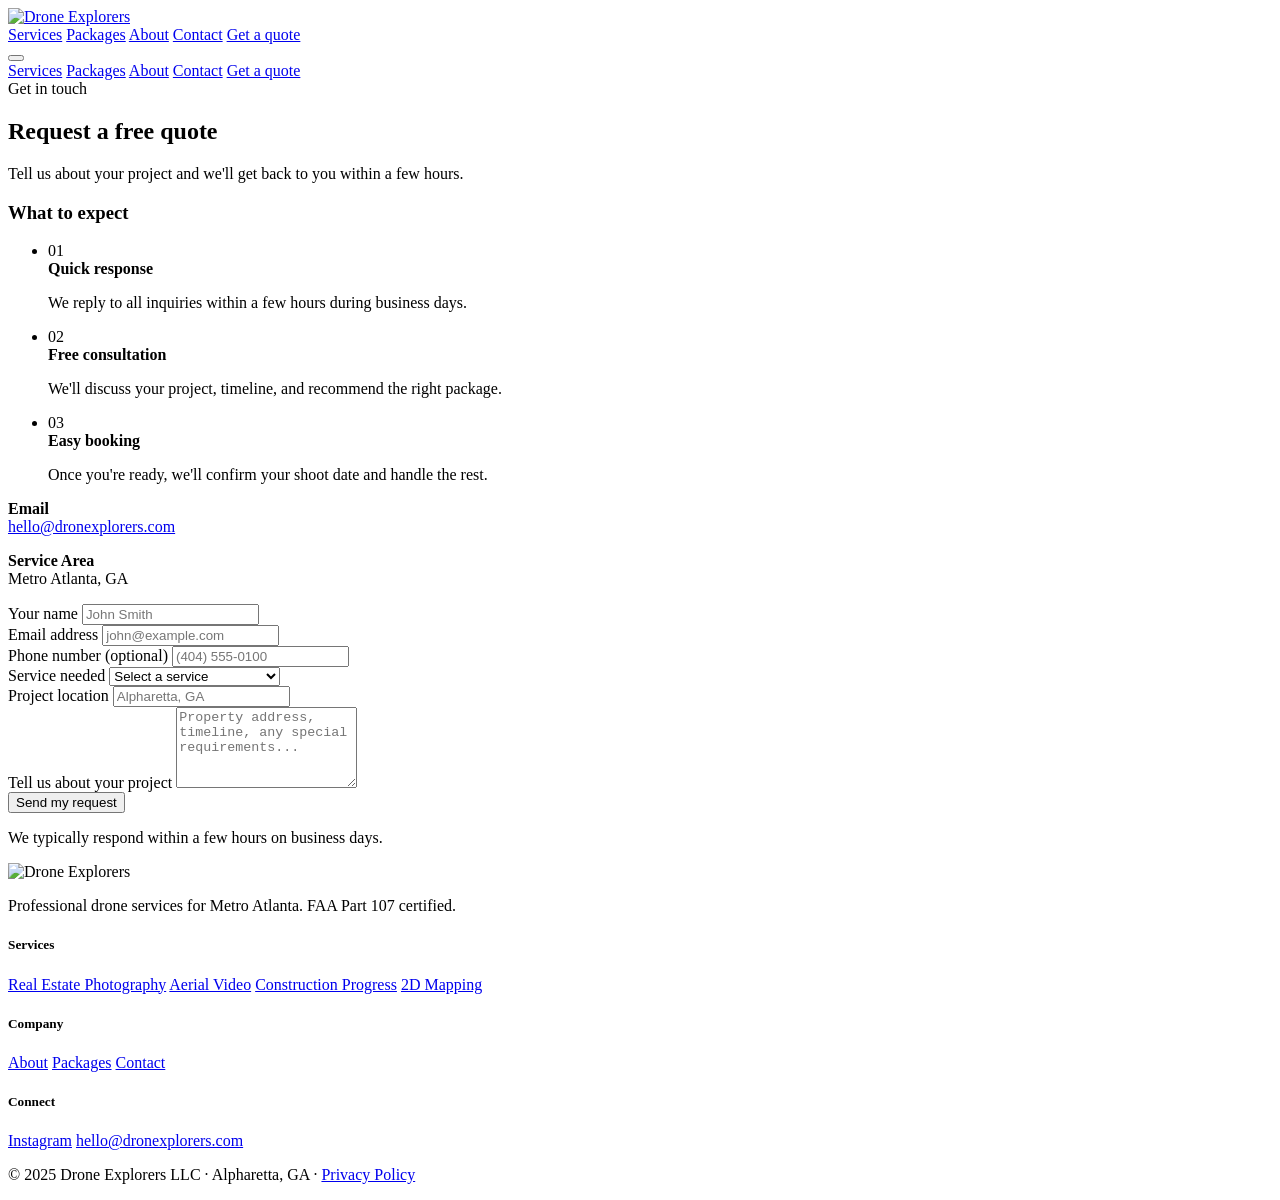
==== contact.html @ 54ab9598 "initial site structure - homepage and contact" ====
<!DOCTYPE html>
<html lang="en">
<head>
  <meta charset="UTF-8" />
  <meta name="viewport" content="width=device-width, initial-scale=1.0" />
  <title>Contact — Drone Explorers</title>
  <meta name="description" content="Get in touch with Drone Explorers for a free quote on aerial photography, video, or mapping services in Metro Atlanta." />
  <link rel="stylesheet" href="css/style.css" />
  <link rel="stylesheet" href="css/contact.css" />
  <link rel="preconnect" href="https://fonts.googleapis.com" />
  <link rel="preconnect" href="https://fonts.gstatic.com" crossorigin />
  <link href="https://fonts.googleapis.com/css2?family=Bebas+Neue&family=DM+Sans:wght@300;400;500&display=swap" rel="stylesheet" />
</head>
<body>

  <header class="nav" id="nav">
    <a href="index.html" class="nav-logo">
      <img src="images/logo-white.png" alt="Drone Explorers" class="nav-logo-img" />
    </a>
    <nav class="nav-links">
      <a href="index.html#services">Services</a>
      <a href="packages.html">Packages</a>
      <a href="about.html">About</a>
      <a href="contact.html">Contact</a>
      <a href="contact.html" class="btn-primary nav-cta">Get a quote</a>
    </nav>
    <button class="nav-hamburger" id="hamburger" aria-label="Open menu">
      <span></span><span></span><span></span>
    </button>
  </header>

  <div class="mobile-menu" id="mobileMenu">
    <a href="index.html#services">Services</a>
    <a href="packages.html">Packages</a>
    <a href="about.html">About</a>
    <a href="contact.html">Contact</a>
    <a href="contact.html" class="btn-primary">Get a quote</a>
  </div>

  <section class="page-hero">
    <div class="container">
      <span class="section-label">Get in touch</span>
      <h1 class="page-title">Request a free quote</h1>
      <p class="page-sub">Tell us about your project and we'll get back to you within a few hours.</p>
    </div>
  </section>

  <section class="contact-section">
    <div class="container contact-grid">
      <div class="contact-info">
        <h3>What to expect</h3>
        <ul class="expect-list">
          <li><span class="expect-num">01</span><div><strong>Quick response</strong><p>We reply to all inquiries within a few hours during business days.</p></div></li>
          <li><span class="expect-num">02</span><div><strong>Free consultation</strong><p>We'll discuss your project, timeline, and recommend the right package.</p></div></li>
          <li><span class="expect-num">03</span><div><strong>Easy booking</strong><p>Once you're ready, we'll confirm your shoot date and handle the rest.</p></div></li>
        </ul>
        <div class="contact-details">
          <p><strong>Email</strong><br/><a href="mailto:hello@dronexplorers.com">hello@dronexplorers.com</a></p>
          <p><strong>Service Area</strong><br/>Metro Atlanta, GA</p>
        </div>
      </div>

      <form class="contact-form" action="https://formspree.io/f/YOUR_FORM_ID" method="POST">
        <div class="form-row">
          <div class="form-group">
            <label for="name">Your name</label>
            <input type="text" id="name" name="name" placeholder="John Smith" required />
          </div>
          <div class="form-group">
            <label for="email">Email address</label>
            <input type="email" id="email" name="email" placeholder="john@example.com" required />
          </div>
        </div>
        <div class="form-group">
          <label for="phone">Phone number (optional)</label>
          <input type="tel" id="phone" name="phone" placeholder="(404) 555-0100" />
        </div>
        <div class="form-group">
          <label for="service">Service needed</label>
          <select id="service" name="service" required>
            <option value="" disabled selected>Select a service</option>
            <option value="real-estate-photo">Real Estate Photography</option>
            <option value="aerial-video">Aerial Video</option>
            <option value="construction">Construction Progress</option>
            <option value="mapping">2D Mapping</option>
            <option value="other">Other / Not sure</option>
          </select>
        </div>
        <div class="form-group">
          <label for="location">Project location</label>
          <input type="text" id="location" name="location" placeholder="Alpharetta, GA" />
        </div>
        <div class="form-group">
          <label for="message">Tell us about your project</label>
          <textarea id="message" name="message" rows="5" placeholder="Property address, timeline, any special requirements..."></textarea>
        </div>
        <button type="submit" class="btn-primary btn-lg form-submit">Send my request</button>
        <p class="form-note">We typically respond within a few hours on business days.</p>
      </form>
    </div>
  </section>

  <footer class="footer">
    <div class="container footer-inner">
      <div class="footer-brand">
        <img src="images/logo-white.png" alt="Drone Explorers" class="footer-logo" />
        <p>Professional drone services for Metro Atlanta. FAA Part 107 certified.</p>
      </div>
      <div class="footer-links-col">
        <h5>Services</h5>
        <a href="index.html#services">Real Estate Photography</a>
        <a href="index.html#services">Aerial Video</a>
        <a href="index.html#services">Construction Progress</a>
        <a href="index.html#services">2D Mapping</a>
      </div>
      <div class="footer-links-col">
        <h5>Company</h5>
        <a href="about.html">About</a>
        <a href="packages.html">Packages</a>
        <a href="contact.html">Contact</a>
      </div>
      <div class="footer-links-col">
        <h5>Connect</h5>
        <a href="https://instagram.com" target="_blank" rel="noopener">Instagram</a>
        <a href="mailto:hello@dronexplorers.com">hello@dronexplorers.com</a>
      </div>
    </div>
    <div class="footer-bottom">
      <p>© 2025 Drone Explorers LLC · Alpharetta, GA · <a href="privacy.html">Privacy Policy</a></p>
    </div>
  </footer>

  <script src="js/main.js"></script>
</body>
</html>
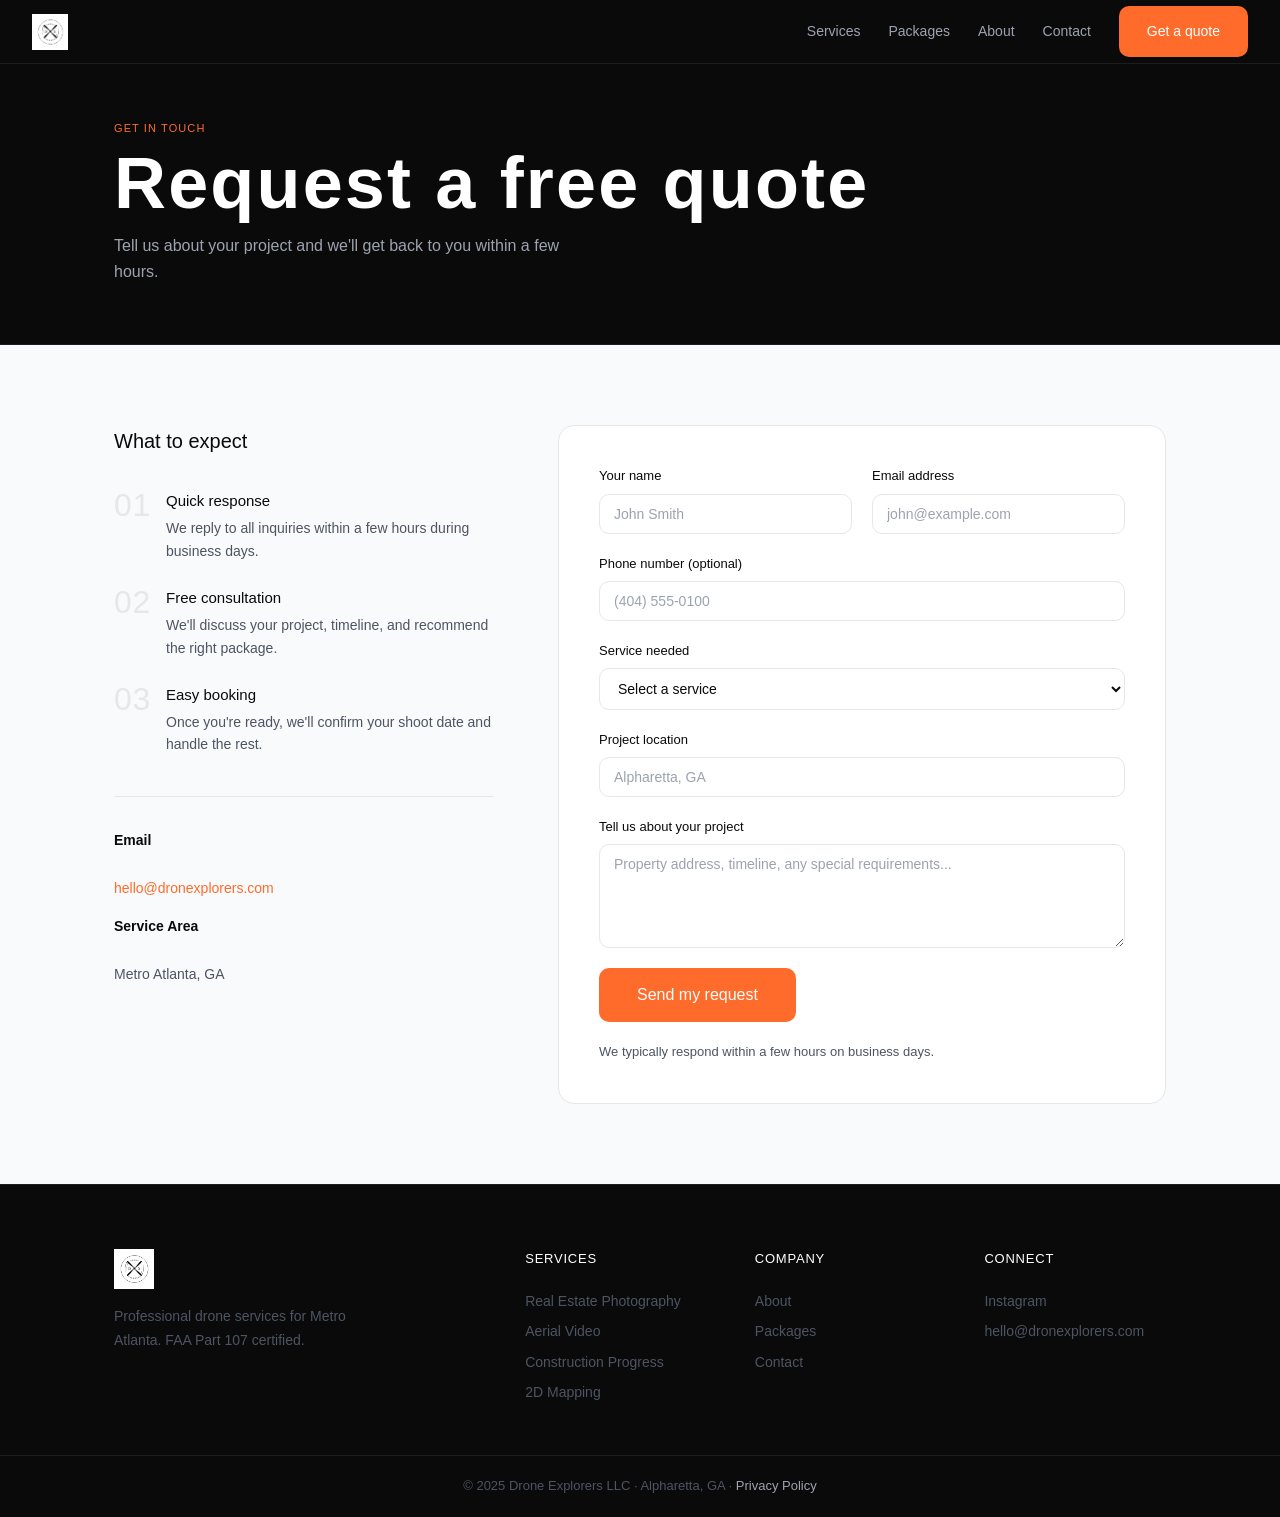
==== commit f90fb2ca: "[DBP-0000] fix: updating image name refs" ====
--- a/contact.html
+++ b/contact.html
@@ -15,7 +15,7 @@
 
   <header class="nav" id="nav">
     <a href="index.html" class="nav-logo">
-      <img src="images/logo-white.png" alt="Drone Explorers" class="nav-logo-img" />
+      <img src="images/dx_white.png" alt="Drone Explorers" class="nav-logo-img" />
     </a>
     <nav class="nav-links">
       <a href="index.html#services">Services</a>
@@ -103,7 +103,7 @@
   <footer class="footer">
     <div class="container footer-inner">
       <div class="footer-brand">
-        <img src="images/logo-white.png" alt="Drone Explorers" class="footer-logo" />
+        <img src="images/dx_white.png" alt="Drone Explorers" class="footer-logo" />
         <p>Professional drone services for Metro Atlanta. FAA Part 107 certified.</p>
       </div>
       <div class="footer-links-col">
--- a/css/style.css
+++ b/css/style.css
@@ -0,0 +1,383 @@
+/* ============================================================
+   DRONE EXPLORERS — Main Stylesheet
+   Colors: Black #0A0A0A | Charcoal #111827 | Orange #FF6B2B
+   Fonts: Bebas Neue (headings) | DM Sans (body)
+   ============================================================ */
+
+:root {
+  --black:      #0A0A0A;
+  --charcoal:   #111827;
+  --orange:     #FF6B2B;
+  --orange-dim: #cc5522;
+  --white:      #FFFFFF;
+  --off-white:  #F9FAFB;
+  --gray-light: #E5E7EB;
+  --gray-mid:   #9CA3AF;
+  --gray-dark:  #4B5563;
+  --border:     rgba(255,255,255,0.08);
+  --radius:     10px;
+  --radius-lg:  16px;
+  --shadow:     0 4px 24px rgba(0,0,0,0.25);
+  --font-head:  'Bebas Neue', sans-serif;
+  --font-body:  'DM Sans', sans-serif;
+  --transition: 0.2s ease;
+  --max-width:  1100px;
+}
+
+/* ---- RESET ---- */
+*, *::before, *::after { box-sizing: border-box; margin: 0; padding: 0; }
+html { scroll-behavior: smooth; }
+body {
+  font-family: var(--font-body);
+  background: var(--off-white);
+  color: var(--black);
+  line-height: 1.6;
+  -webkit-font-smoothing: antialiased;
+}
+img { max-width: 100%; display: block; }
+a { text-decoration: none; color: inherit; }
+
+/* ---- UTILITIES ---- */
+.container { max-width: var(--max-width); margin: 0 auto; padding: 0 1.5rem; }
+.accent { color: var(--orange); }
+
+/* ---- BUTTONS ---- */
+.btn-primary {
+  display: inline-block;
+  background: var(--orange);
+  color: var(--white);
+  padding: 12px 26px;
+  border-radius: var(--radius);
+  font-family: var(--font-body);
+  font-size: 14px;
+  font-weight: 500;
+  border: 2px solid var(--orange);
+  cursor: pointer;
+  transition: background var(--transition), transform var(--transition);
+}
+.btn-primary:hover { background: var(--orange-dim); border-color: var(--orange-dim); transform: translateY(-1px); }
+
+.btn-outline {
+  display: inline-block;
+  background: transparent;
+  color: var(--white);
+  padding: 12px 26px;
+  border-radius: var(--radius);
+  font-family: var(--font-body);
+  font-size: 14px;
+  font-weight: 500;
+  border: 2px solid rgba(255,255,255,0.3);
+  cursor: pointer;
+  transition: border-color var(--transition), transform var(--transition);
+}
+.btn-outline:hover { border-color: var(--white); transform: translateY(-1px); }
+
+.btn-lg { padding: 16px 36px; font-size: 16px; }
+
+/* ---- NAV ---- */
+.nav {
+  position: fixed;
+  top: 0; left: 0; right: 0;
+  z-index: 100;
+  background: var(--black);
+  display: flex;
+  align-items: center;
+  justify-content: space-between;
+  padding: 0 2rem;
+  height: 64px;
+  border-bottom: 1px solid var(--border);
+  transition: box-shadow var(--transition);
+}
+.nav.scrolled { box-shadow: 0 2px 20px rgba(0,0,0,0.5); }
+.nav-logo-img { height: 36px; width: auto; }
+.nav-links { display: flex; align-items: center; gap: 28px; }
+.nav-links a { color: var(--gray-mid); font-size: 14px; font-weight: 400; transition: color var(--transition); }
+.nav-links a:hover { color: var(--white); }
+.nav-cta { color: var(--white) !important; }
+.nav-hamburger { display: none; flex-direction: column; gap: 5px; background: none; border: none; cursor: pointer; padding: 4px; }
+.nav-hamburger span { display: block; width: 22px; height: 2px; background: var(--white); border-radius: 2px; transition: all 0.3s; }
+
+/* ---- MOBILE MENU ---- */
+.mobile-menu {
+  display: none;
+  position: fixed;
+  top: 64px; left: 0; right: 0;
+  background: var(--black);
+  flex-direction: column;
+  gap: 0;
+  z-index: 99;
+  border-bottom: 1px solid var(--border);
+  animation: slideDown 0.2s ease;
+}
+.mobile-menu.open { display: flex; }
+.mobile-menu a {
+  color: var(--gray-mid);
+  font-size: 15px;
+  padding: 16px 2rem;
+  border-bottom: 1px solid var(--border);
+  transition: color var(--transition), background var(--transition);
+}
+.mobile-menu a:hover { color: var(--white); background: var(--charcoal); }
+.mobile-menu .btn-primary { margin: 1rem 2rem 1.5rem; text-align: center; }
+@keyframes slideDown { from { opacity: 0; transform: translateY(-8px); } to { opacity: 1; transform: translateY(0); } }
+
+/* ---- HERO ---- */
+.hero {
+  background: var(--black);
+  min-height: 100vh;
+  padding: 120px 2rem 80px;
+  display: flex;
+  align-items: center;
+  justify-content: space-between;
+  gap: 3rem;
+  max-width: var(--max-width);
+  margin: 0 auto;
+  position: relative;
+}
+.hero-bg-grid {
+  position: fixed;
+  inset: 0;
+  background-image:
+    linear-gradient(rgba(255,107,43,0.03) 1px, transparent 1px),
+    linear-gradient(90deg, rgba(255,107,43,0.03) 1px, transparent 1px);
+  background-size: 60px 60px;
+  pointer-events: none;
+  z-index: 0;
+}
+.hero-content { position: relative; z-index: 1; max-width: 560px; }
+.hero-badge {
+  display: inline-block;
+  border: 1px solid var(--orange);
+  color: var(--orange);
+  font-size: 11px;
+  font-weight: 500;
+  padding: 4px 14px;
+  border-radius: 20px;
+  letter-spacing: .08em;
+  text-transform: uppercase;
+  margin-bottom: 1.5rem;
+  animation: fadeUp 0.6s ease both;
+}
+.hero-title {
+  font-family: var(--font-head);
+  font-size: clamp(52px, 8vw, 88px);
+  line-height: 1.0;
+  color: var(--white);
+  letter-spacing: .02em;
+  margin-bottom: 1.25rem;
+  animation: fadeUp 0.6s ease 0.1s both;
+}
+.hero-sub {
+  color: var(--gray-mid);
+  font-size: 16px;
+  line-height: 1.7;
+  margin-bottom: 2rem;
+  animation: fadeUp 0.6s ease 0.2s both;
+}
+.hero-btns {
+  display: flex;
+  gap: 12px;
+  flex-wrap: wrap;
+  margin-bottom: 2.5rem;
+  animation: fadeUp 0.6s ease 0.3s both;
+}
+.hero-area {
+  color: var(--gray-dark);
+  font-size: 12px;
+  line-height: 1.8;
+  letter-spacing: .03em;
+  animation: fadeUp 0.6s ease 0.4s both;
+}
+
+.hero-visual {
+  position: relative;
+  z-index: 1;
+  display: flex;
+  flex-direction: column;
+  gap: 16px;
+  animation: fadeUp 0.6s ease 0.3s both;
+}
+.hero-stat-card {
+  background: var(--charcoal);
+  border: 1px solid var(--border);
+  border-radius: var(--radius-lg);
+  padding: 1.5rem 2rem;
+  min-width: 180px;
+  transition: border-color var(--transition), transform var(--transition);
+}
+.hero-stat-card:hover { border-color: var(--orange); transform: translateX(-4px); }
+.stat-num {
+  display: block;
+  font-family: var(--font-head);
+  font-size: 42px;
+  color: var(--orange);
+  letter-spacing: .02em;
+  line-height: 1;
+  margin-bottom: .25rem;
+}
+.stat-label { color: var(--gray-mid); font-size: 13px; }
+
+@keyframes fadeUp {
+  from { opacity: 0; transform: translateY(20px); }
+  to   { opacity: 1; transform: translateY(0); }
+}
+
+/* ---- SECTION HEADERS ---- */
+.section-header { margin-bottom: 3rem; }
+.section-label {
+  display: block;
+  font-size: 11px;
+  font-weight: 500;
+  color: var(--orange);
+  letter-spacing: .1em;
+  text-transform: uppercase;
+  margin-bottom: .5rem;
+}
+.section-title {
+  font-family: var(--font-head);
+  font-size: clamp(32px, 4vw, 48px);
+  letter-spacing: .03em;
+  line-height: 1.1;
+  margin-bottom: .5rem;
+  color: var(--black);
+}
+.section-sub { font-size: 16px; color: var(--gray-dark); }
+
+/* ---- SERVICES ---- */
+.services {
+  padding: 6rem 0;
+  background: var(--off-white);
+}
+.service-grid {
+  display: grid;
+  grid-template-columns: repeat(auto-fit, minmax(230px, 1fr));
+  gap: 1.25rem;
+}
+.service-card {
+  background: var(--white);
+  border: 1px solid var(--gray-light);
+  border-radius: var(--radius-lg);
+  padding: 2rem;
+  transition: box-shadow var(--transition), transform var(--transition), border-color var(--transition);
+}
+.service-card:hover { box-shadow: var(--shadow); transform: translateY(-4px); border-color: var(--orange); }
+.service-icon { color: var(--orange); margin-bottom: 1rem; }
+.service-card h3 { font-size: 17px; font-weight: 500; margin-bottom: .5rem; }
+.service-card p { font-size: 14px; color: var(--gray-dark); line-height: 1.7; margin-bottom: 1rem; }
+.service-link { font-size: 13px; color: var(--orange); font-weight: 500; transition: letter-spacing var(--transition); }
+.service-link:hover { letter-spacing: .02em; }
+
+/* ---- PACKAGES PREVIEW ---- */
+.packages-preview {
+  padding: 6rem 0;
+  background: var(--charcoal);
+}
+.packages-preview .section-title { color: var(--white); }
+.packages-preview .section-sub { color: var(--gray-mid); }
+.pkg-grid {
+  display: grid;
+  grid-template-columns: repeat(auto-fit, minmax(240px, 1fr));
+  gap: 1.25rem;
+}
+.pkg-card {
+  background: rgba(255,255,255,0.04);
+  border: 1px solid var(--border);
+  border-radius: var(--radius-lg);
+  padding: 2rem;
+  transition: border-color var(--transition), transform var(--transition);
+}
+.pkg-card:hover { border-color: rgba(255,107,43,0.4); transform: translateY(-4px); }
+.pkg-card.featured { border: 2px solid var(--orange); background: rgba(255,107,43,0.06); }
+.pkg-badge {
+  display: inline-block;
+  background: var(--orange);
+  color: var(--white);
+  font-size: 10px;
+  font-weight: 500;
+  padding: 3px 10px;
+  border-radius: 4px;
+  letter-spacing: .04em;
+  text-transform: uppercase;
+  margin-bottom: 1rem;
+}
+.pkg-name { font-size: 20px; font-weight: 500; color: var(--white); margin-bottom: .25rem; }
+.pkg-price { font-family: var(--font-head); font-size: 48px; color: var(--orange); letter-spacing: .02em; line-height: 1; margin-bottom: 1.25rem; }
+.pkg-price span { font-family: var(--font-body); font-size: 14px; color: var(--gray-mid); font-weight: 400; }
+.pkg-features { list-style: none; display: flex; flex-direction: column; gap: 10px; margin-bottom: 1.75rem; }
+.pkg-features li { font-size: 14px; color: var(--gray-mid); display: flex; align-items: center; gap: 8px; }
+.pkg-features li::before { content: '✓'; color: var(--orange); font-weight: 700; flex-shrink: 0; }
+.pkg-btn { width: 100%; text-align: center; }
+.pkg-card.featured .btn-primary { width: 100%; text-align: center; display: block; }
+.pkg-cta { text-align: center; margin-top: 2.5rem; color: var(--gray-mid); font-size: 15px; }
+.pkg-cta a { color: var(--orange); font-weight: 500; }
+.pkg-cta a:hover { text-decoration: underline; }
+
+/* ---- WHY US ---- */
+.why-us { padding: 6rem 0; background: var(--off-white); }
+.why-grid {
+  display: grid;
+  grid-template-columns: repeat(auto-fit, minmax(220px, 1fr));
+  gap: 2rem;
+}
+.why-item { border-top: 2px solid var(--orange); padding-top: 1.5rem; }
+.why-num { font-family: var(--font-head); font-size: 48px; color: var(--gray-light); letter-spacing: .02em; display: block; margin-bottom: .5rem; }
+.why-item h4 { font-size: 17px; font-weight: 500; margin-bottom: .5rem; }
+.why-item p { font-size: 14px; color: var(--gray-dark); line-height: 1.7; }
+
+/* ---- CTA BANNER ---- */
+.cta-banner {
+  background: var(--black);
+  padding: 5rem 0;
+  text-align: center;
+}
+.cta-banner h2 {
+  font-family: var(--font-head);
+  font-size: clamp(32px, 4vw, 52px);
+  color: var(--white);
+  letter-spacing: .03em;
+  margin-bottom: .75rem;
+}
+.cta-banner p { color: var(--gray-mid); font-size: 16px; margin-bottom: 2rem; }
+
+/* ---- FOOTER ---- */
+.footer { background: var(--black); padding: 4rem 0 0; border-top: 1px solid var(--border); }
+.footer-inner {
+  display: grid;
+  grid-template-columns: 2fr 1fr 1fr 1fr;
+  gap: 3rem;
+  padding-bottom: 3rem;
+}
+.footer-logo { height: 40px; width: auto; margin-bottom: 1rem; }
+.footer-brand p { color: var(--gray-dark); font-size: 14px; line-height: 1.7; max-width: 240px; }
+.footer-links-col h5 { color: var(--white); font-size: 13px; font-weight: 500; letter-spacing: .06em; text-transform: uppercase; margin-bottom: 1rem; }
+.footer-links-col { display: flex; flex-direction: column; gap: 0; }
+.footer-links-col a { color: var(--gray-dark); font-size: 14px; padding: 4px 0; transition: color var(--transition); }
+.footer-links-col a:hover { color: var(--white); }
+.footer-bottom {
+  border-top: 1px solid var(--border);
+  padding: 1.25rem 1.5rem;
+  text-align: center;
+}
+.footer-bottom p { color: var(--gray-dark); font-size: 13px; }
+.footer-bottom a { color: var(--gray-mid); transition: color var(--transition); }
+.footer-bottom a:hover { color: var(--white); }
+
+/* ---- RESPONSIVE ---- */
+@media (max-width: 768px) {
+  .nav-links { display: none; }
+  .nav-hamburger { display: flex; }
+  .hero { flex-direction: column; padding: 100px 1.5rem 60px; text-align: center; min-height: auto; }
+  .hero-btns { justify-content: center; }
+  .hero-visual { flex-direction: row; flex-wrap: wrap; justify-content: center; }
+  .hero-stat-card { min-width: 140px; }
+  .hero-stat-card:hover { transform: none; }
+  .footer-inner { grid-template-columns: 1fr 1fr; gap: 2rem; }
+  .footer-brand { grid-column: 1 / -1; }
+  .section-header { margin-bottom: 2rem; }
+}
+
+@media (max-width: 480px) {
+  .hero-visual { display: none; }
+  .pkg-grid { grid-template-columns: 1fr; }
+  .footer-inner { grid-template-columns: 1fr; }
+}
--- a/css/contact.css
+++ b/css/contact.css
@@ -0,0 +1,92 @@
+/* ============================================================
+   DRONE EXPLORERS — Contact Page Styles
+   ============================================================ */
+
+.page-hero {
+  background: var(--black);
+  padding: 120px 0 60px;
+  border-bottom: 1px solid var(--border);
+}
+.page-hero .section-label { margin-bottom: .5rem; }
+.page-title {
+  font-family: var(--font-head);
+  font-size: clamp(40px, 6vw, 72px);
+  color: var(--white);
+  letter-spacing: .03em;
+  line-height: 1.05;
+  margin-bottom: .75rem;
+}
+.page-sub { color: var(--gray-mid); font-size: 16px; max-width: 480px; }
+
+.contact-section { padding: 5rem 0; background: var(--off-white); }
+
+.contact-grid {
+  display: grid;
+  grid-template-columns: 1fr 1.6fr;
+  gap: 4rem;
+  align-items: start;
+}
+
+.contact-info h3 { font-size: 20px; font-weight: 500; margin-bottom: 2rem; }
+
+.expect-list { list-style: none; display: flex; flex-direction: column; gap: 1.5rem; margin-bottom: 2.5rem; }
+.expect-list li { display: flex; gap: 1rem; align-items: flex-start; }
+.expect-num {
+  font-family: var(--font-head);
+  font-size: 32px;
+  color: var(--gray-light);
+  letter-spacing: .02em;
+  line-height: 1;
+  flex-shrink: 0;
+  width: 36px;
+}
+.expect-list strong { display: block; font-size: 15px; font-weight: 500; margin-bottom: .25rem; }
+.expect-list p { font-size: 14px; color: var(--gray-dark); line-height: 1.6; }
+
+.contact-details { display: flex; flex-direction: column; gap: 1rem; padding-top: 2rem; border-top: 1px solid var(--gray-light); }
+.contact-details p { font-size: 14px; color: var(--gray-dark); line-height: 1.6; }
+.contact-details strong { color: var(--black); display: block; margin-bottom: .2rem; }
+.contact-details a { color: var(--orange); }
+.contact-details a:hover { text-decoration: underline; }
+
+/* Form */
+.contact-form {
+  background: var(--white);
+  border: 1px solid var(--gray-light);
+  border-radius: var(--radius-lg);
+  padding: 2.5rem;
+  display: flex;
+  flex-direction: column;
+  gap: 1.25rem;
+}
+.form-row { display: grid; grid-template-columns: 1fr 1fr; gap: 1.25rem; }
+.form-group { display: flex; flex-direction: column; gap: .4rem; }
+.form-group label { font-size: 13px; font-weight: 500; color: var(--black); }
+.form-group input,
+.form-group select,
+.form-group textarea {
+  padding: 11px 14px;
+  border: 1.5px solid var(--gray-light);
+  border-radius: var(--radius);
+  font-family: var(--font-body);
+  font-size: 14px;
+  color: var(--black);
+  background: var(--white);
+  transition: border-color var(--transition);
+  outline: none;
+  resize: vertical;
+}
+.form-group input:focus,
+.form-group select:focus,
+.form-group textarea:focus { border-color: var(--orange); }
+.form-group input::placeholder,
+.form-group textarea::placeholder { color: var(--gray-mid); }
+.form-submit { align-self: flex-start; }
+.form-note { font-size: 13px; color: var(--gray-dark); }
+
+@media (max-width: 768px) {
+  .contact-grid { grid-template-columns: 1fr; gap: 3rem; }
+  .form-row { grid-template-columns: 1fr; }
+  .contact-form { padding: 1.75rem; }
+  .form-submit { width: 100%; text-align: center; }
+}
